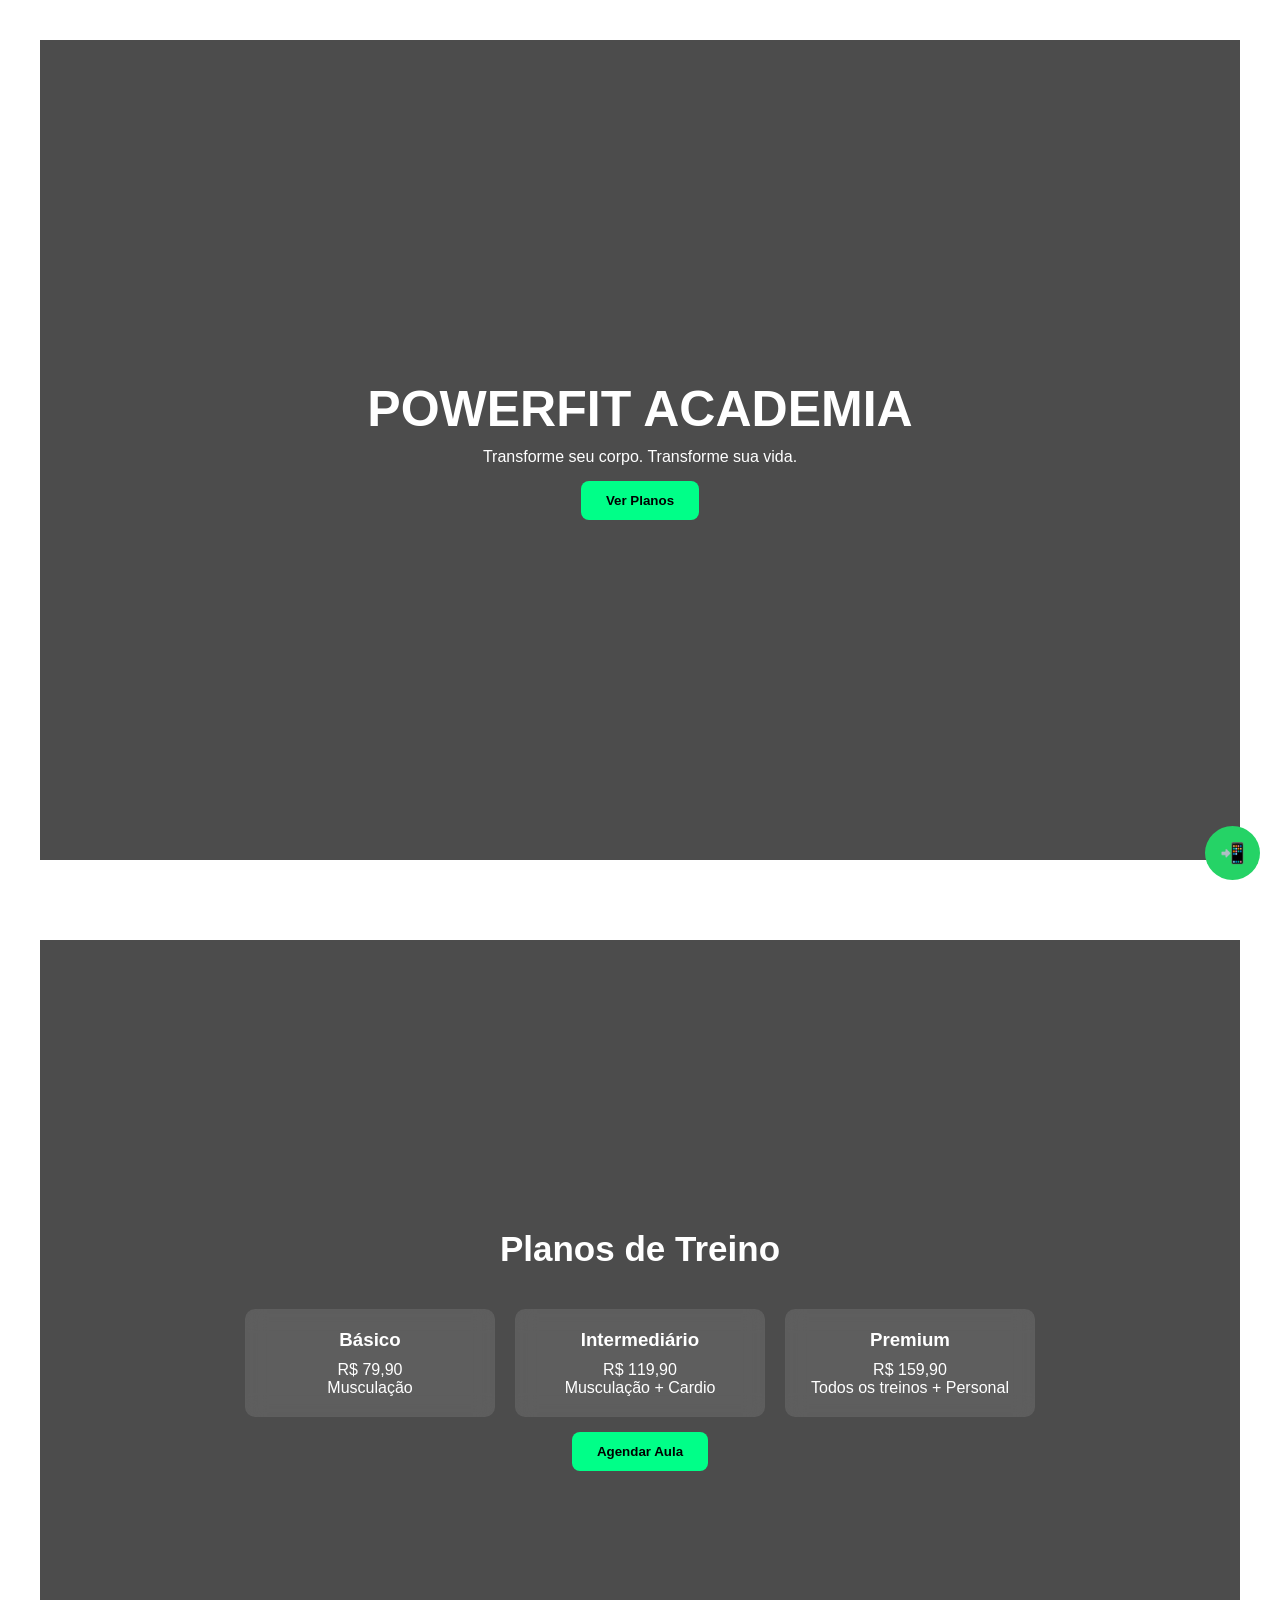
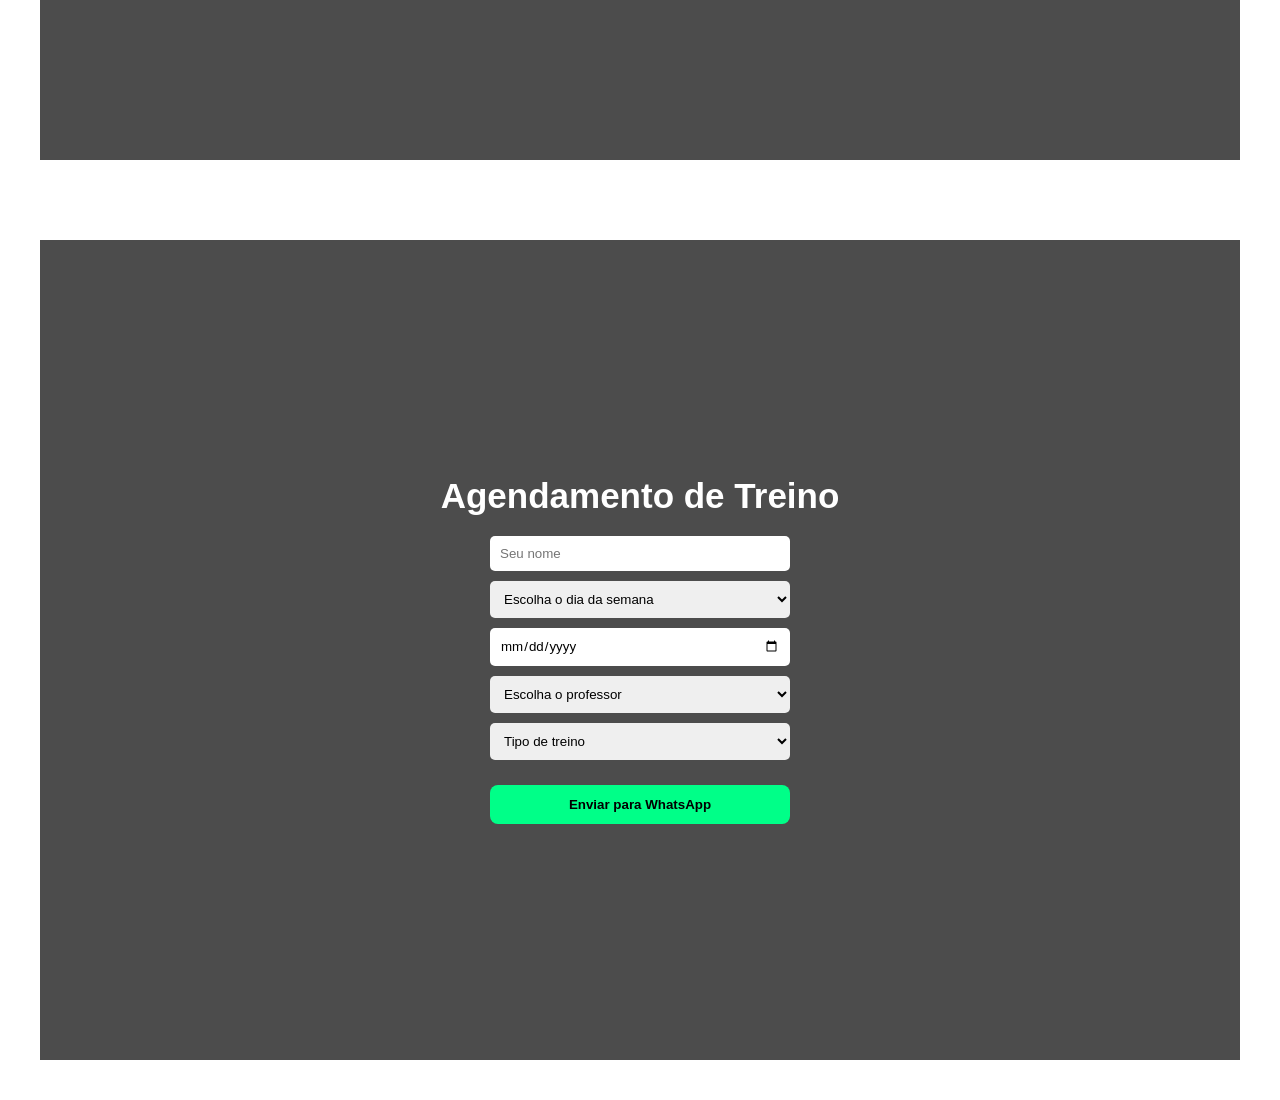
==== index.html @ b8f84aca "Initial commit" ====
<!DOCTYPE html>
<html lang="pt-br">
<head>
<meta charset="UTF-8">
<meta name="viewport" content="width=device-width, initial-scale=1.0">
<title>Academia PowerFit</title>

<style>
*{
margin:0;
padding:0;
box-sizing:border-box;
font-family:Arial, Helvetica, sans-serif;
scroll-behavior:smooth;
}

body{
color:white;
}

/* SEÇÕES */
section{
height:100vh;
display:flex;
justify-content:center;
align-items:center;
text-align:center;
padding:40px;
}

/* FUNDO */
#home{
background:url("https://images.unsplash.com/photo-1534438327276-14e5300c3a48?auto=format&fit=crop&w=1600&q=80") center/cover no-repeat;
}
#planos{
background:url("https://images.unsplash.com/photo-1517963879433-6ad2b056d712?auto=format&fit=crop&w=1600&q=80") center/cover no-repeat;
}
#agendamento{
background:url("https://images.unsplash.com/photo-1554284126-aa88f22d8b74?auto=format&fit=crop&w=1600&q=80") center/cover no-repeat;
}

.overlay{
background:rgba(0,0,0,0.7);
width:100%;
height:100%;
display:flex;
flex-direction:column;
justify-content:center;
align-items:center;
padding:30px;
}

/* TÍTULOS */
h1{
font-size:50px;
margin-bottom:10px;
}
h2{
font-size:35px;
margin-bottom:20px;
}

/* BOTÕES */
.btn{
padding:12px 25px;
background:#00ff88;
border:none;
color:black;
font-weight:bold;
cursor:pointer;
margin-top:15px;
border-radius:8px;
transition:0.3s;
}
.btn:hover{
background:#00cc6a;
}

/* PLANOS */
.cards{
display:flex;
gap:20px;
flex-wrap:wrap;
justify-content:center;
margin-top:20px;
}

.card{
background:rgba(255,255,255,0.1);
padding:20px;
border-radius:10px;
width:250px;
backdrop-filter:blur(10px);
}

.card h3{
margin-bottom:10px;
}

/* FORM */
form{
display:flex;
flex-direction:column;
gap:10px;
width:300px;
}

input, select{
padding:10px;
border:none;
border-radius:5px;
}

/* WHATSAPP FLOAT */
.whatsapp{
position:fixed;
bottom:20px;
right:20px;
background:#25D366;
padding:15px;
border-radius:50%;
font-size:20px;
text-decoration:none;
color:white;
}
</style>
</head>

<body>

<!-- 1ª SEÇÃO -->
<section id="home">
<div class="overlay">
<h1>POWERFIT ACADEMIA</h1>
<p>Transforme seu corpo. Transforme sua vida.</p>
<a href="#planos"><button class="btn">Ver Planos</button></a>
</div>
</section>

<!-- 2ª SEÇÃO -->
<section id="planos">
<div class="overlay">
<h2>Planos de Treino</h2>

<div class="cards">
<div class="card">
<h3>Básico</h3>
<p>R$ 79,90</p>
<p>Musculação</p>
</div>

<div class="card">
<h3>Intermediário</h3>
<p>R$ 119,90</p>
<p>Musculação + Cardio</p>
</div>

<div class="card">
<h3>Premium</h3>
<p>R$ 159,90</p>
<p>Todos os treinos + Personal</p>
</div>
</div>

<a href="#agendamento"><button class="btn">Agendar Aula</button></a>
</div>
</section>

<!-- 3ª SEÇÃO -->
<section id="agendamento">
<div class="overlay">
<h2>Agendamento de Treino</h2>

<form id="form">

<input type="text" id="nome" placeholder="Seu nome" required>

<select id="dia">
<option>Escolha o dia da semana</option>
<option>Segunda</option>
<option>Terça</option>
<option>Quarta</option>
<option>Quinta</option>
<option>Sexta</option>
<option>Sábado</option>
</select>

<input type="date" id="data" required>

<select id="professor">
<option>Escolha o professor</option>
<option>João</option>
<option>Marcos</option>
<option>Lucas</option>
</select>

<select id="treino">
<option>Tipo de treino</option>
<option>Musculação</option>
<option>Funcional</option>
<option>Cardio</option>
<option>Cross Training</option>
</select>

<button type="submit" class="btn">Enviar para WhatsApp</button>

</form>
</div>
</section>

<!-- BOTÃO WHATSAPP -->
<a class="whatsapp" href="#" id="zap">📲</a>

<script>
document.getElementById("form").addEventListener("submit", function(e){
e.preventDefault();

let nome = document.getElementById("nome").value;
let dia = document.getElementById("dia").value;
let data = document.getElementById("data").value;
let professor = document.getElementById("professor").value;
let treino = document.getElementById("treino").value;

/* TROQUE O NÚMERO ABAIXO PELO DA SUA ACADEMIA */
let telefone = "5511999999999";

let msg =
`Olá! Novo agendamento:%0A
Nome: ${nome}%0A
Dia: ${dia}%0A
Data: ${data}%0A
Professor: ${professor}%0A
Treino: ${treino}`;

let url = `https://wa.me/${telefone}?text=${msg}`;

window.open(url, "_blank");
});
</script>

</body>
</html>
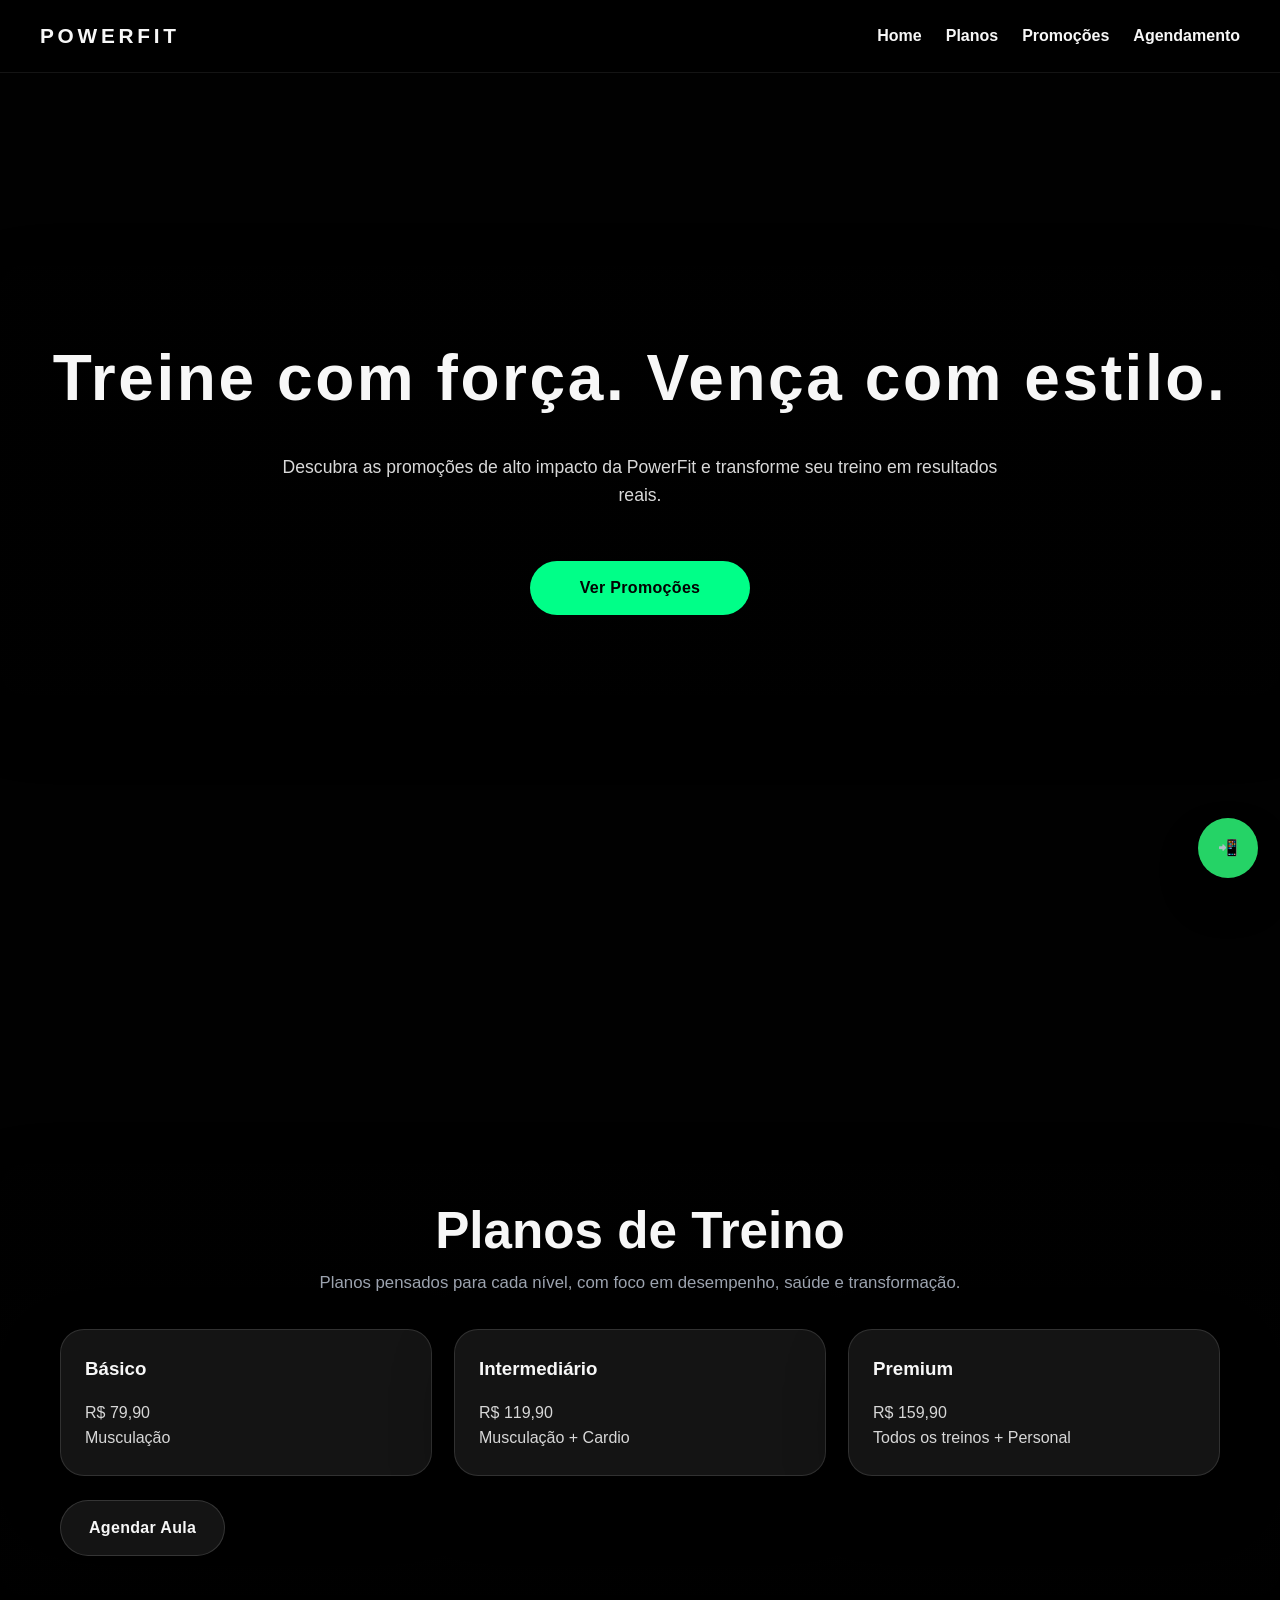
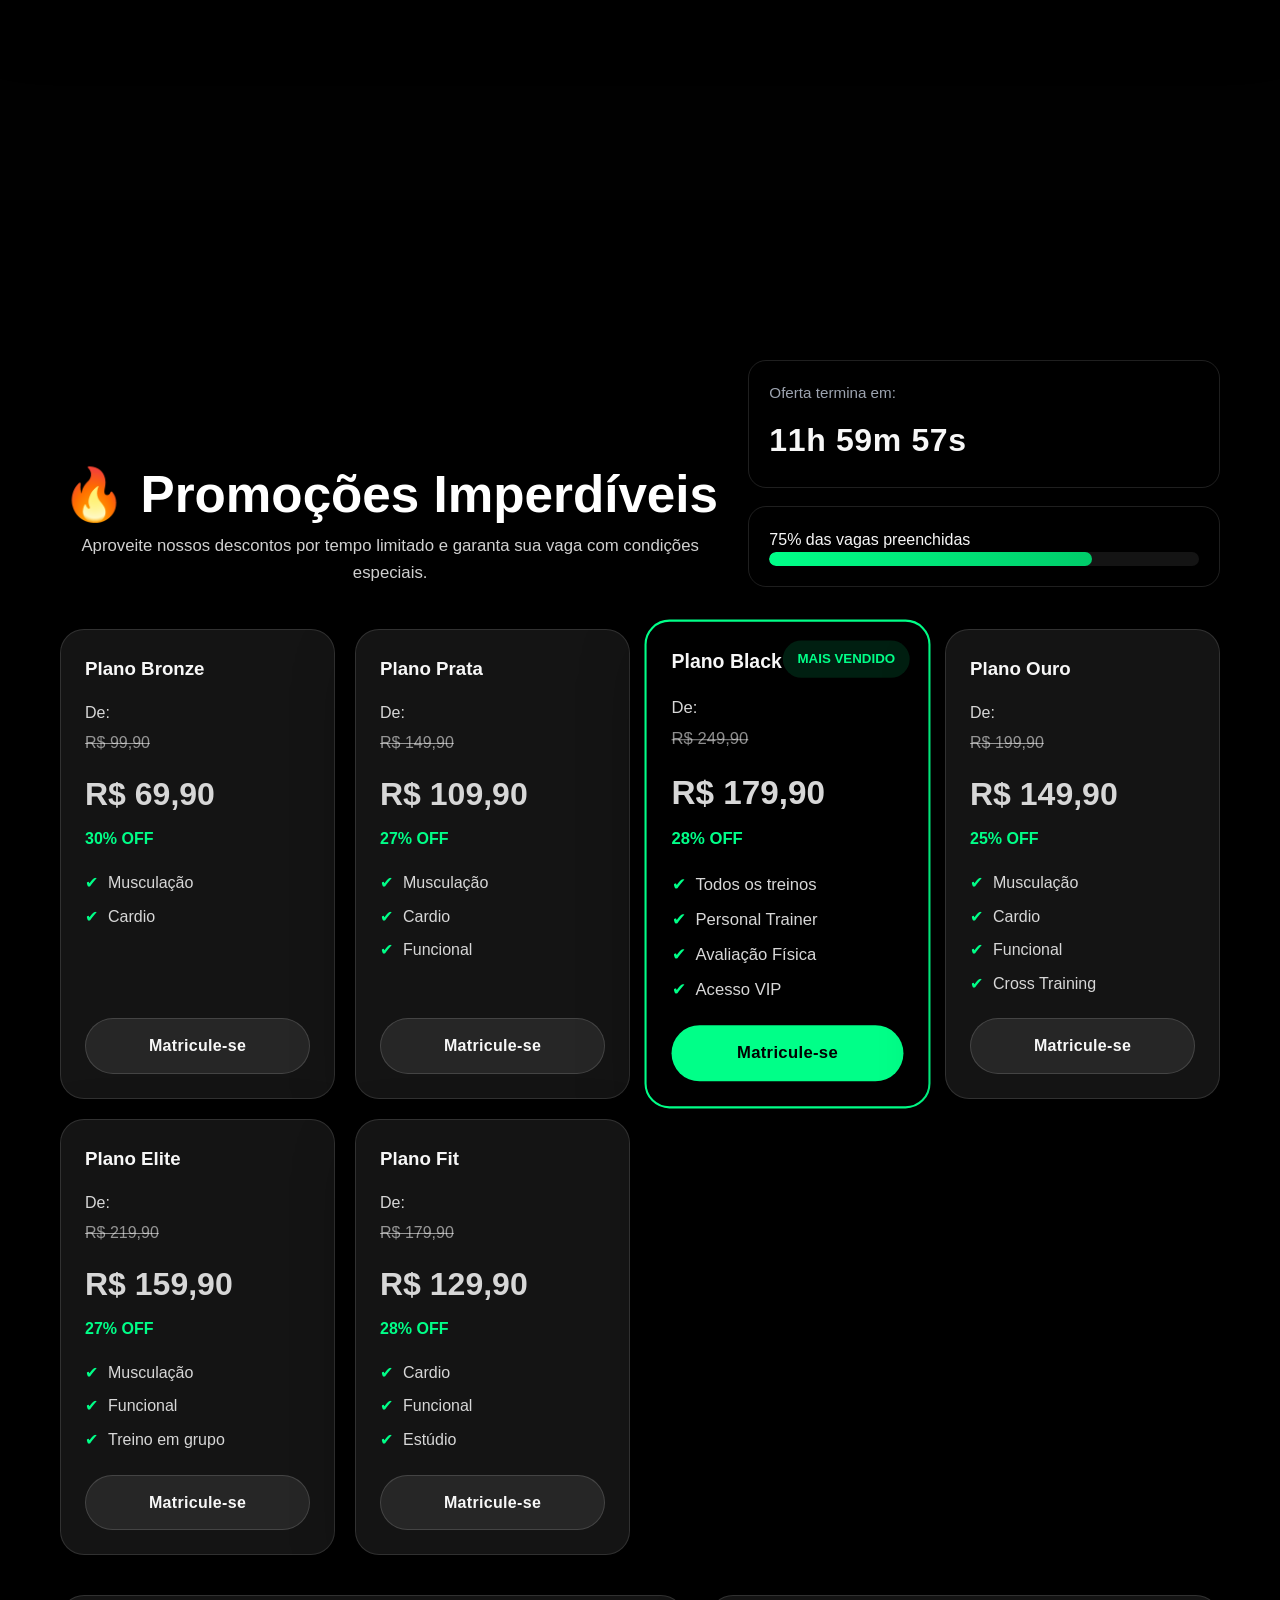
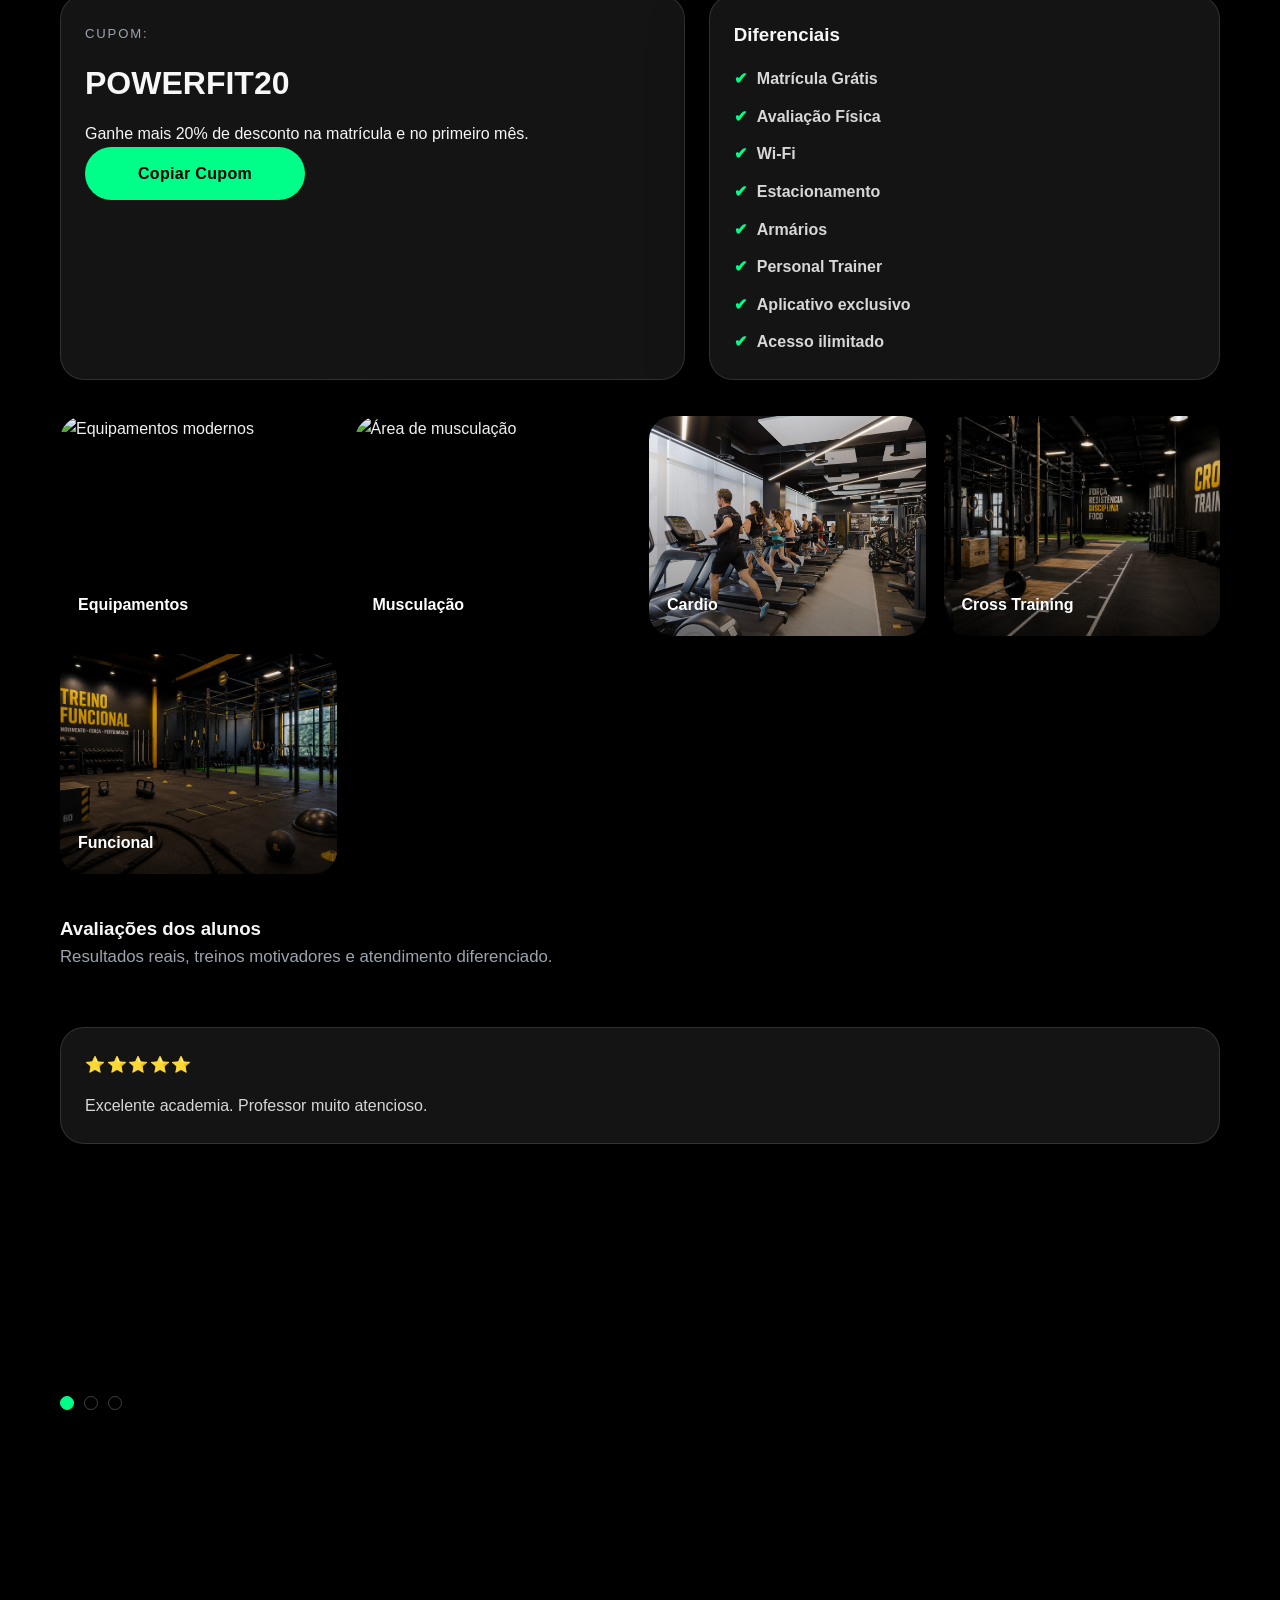
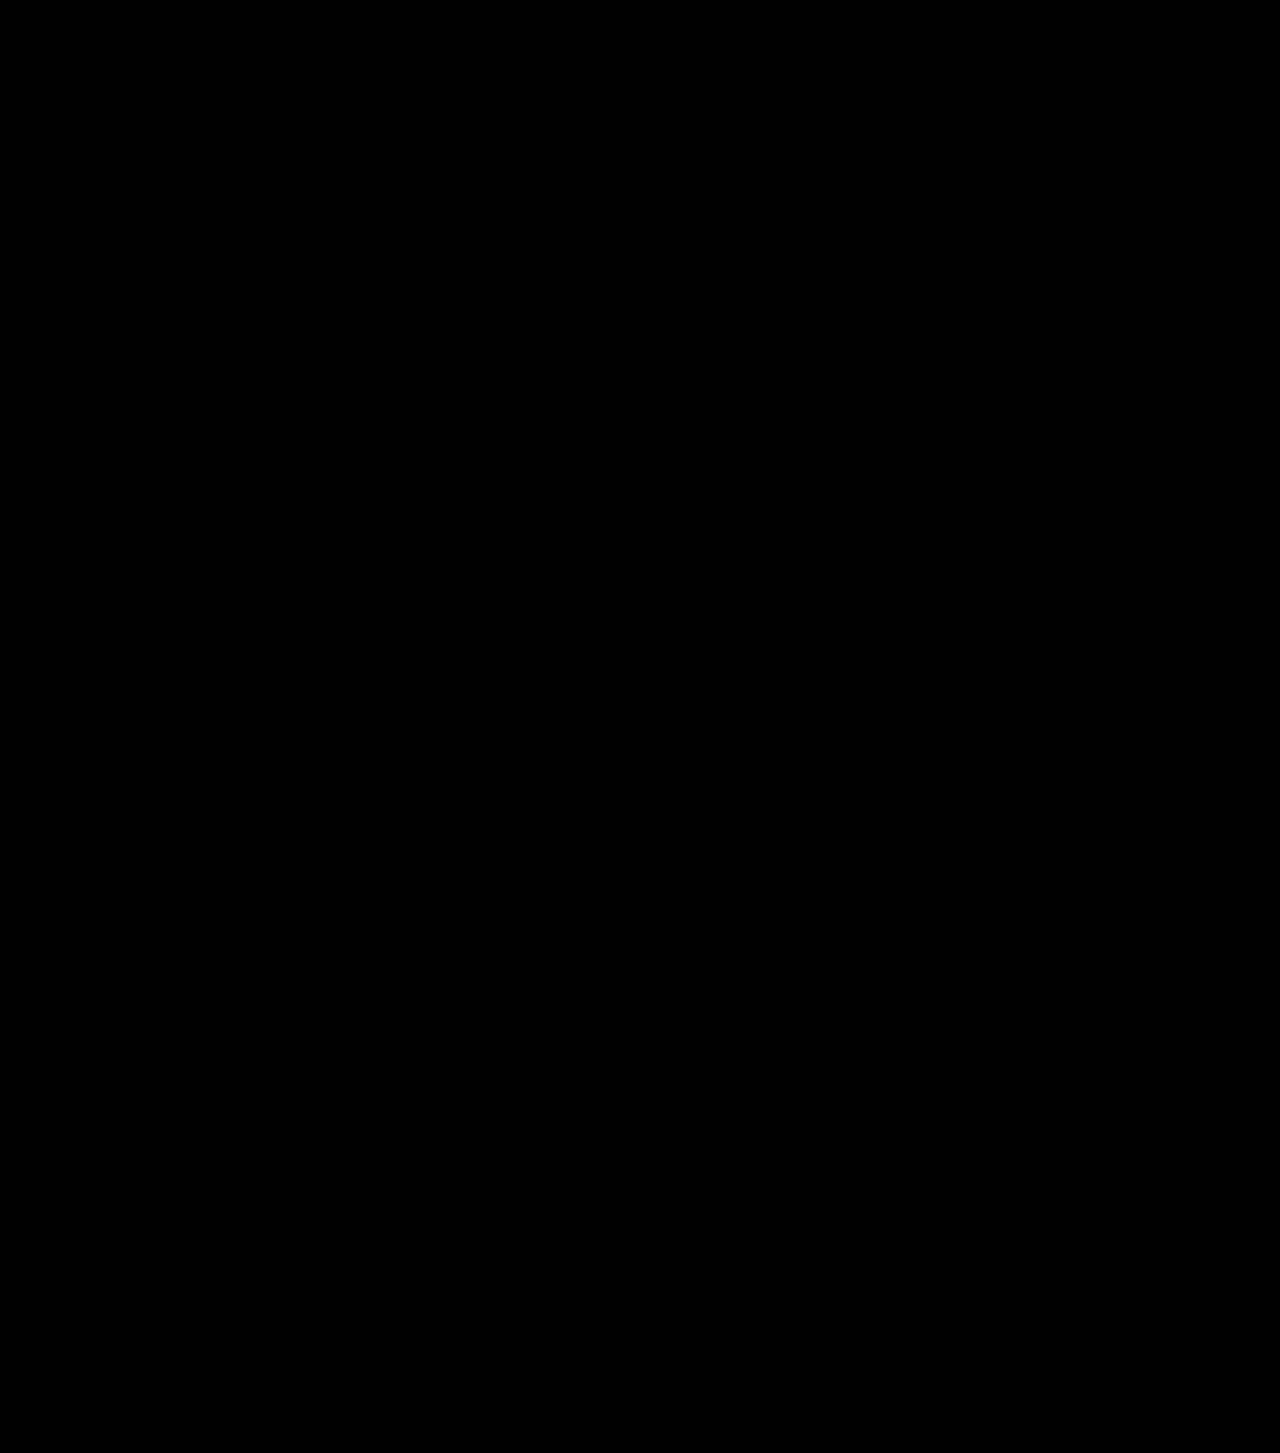
==== commit ea81639f: "Final" ====
--- a/index.html
+++ b/index.html
@@ -1,242 +1,333 @@
 <!DOCTYPE html>
 <html lang="pt-br">
 <head>
-<meta charset="UTF-8">
-<meta name="viewport" content="width=device-width, initial-scale=1.0">
-<title>Academia PowerFit</title>
-
-<style>
-*{
-margin:0;
-padding:0;
-box-sizing:border-box;
-font-family:Arial, Helvetica, sans-serif;
-scroll-behavior:smooth;
-}
-
-body{
-color:white;
-}
-
-/* SEÇÕES */
-section{
-height:100vh;
-display:flex;
-justify-content:center;
-align-items:center;
-text-align:center;
-padding:40px;
-}
-
-/* FUNDO */
-#home{
-background:url("https://images.unsplash.com/photo-1534438327276-14e5300c3a48?auto=format&fit=crop&w=1600&q=80") center/cover no-repeat;
-}
-#planos{
-background:url("https://images.unsplash.com/photo-1517963879433-6ad2b056d712?auto=format&fit=crop&w=1600&q=80") center/cover no-repeat;
-}
-#agendamento{
-background:url("https://images.unsplash.com/photo-1554284126-aa88f22d8b74?auto=format&fit=crop&w=1600&q=80") center/cover no-repeat;
-}
-
-.overlay{
-background:rgba(0,0,0,0.7);
-width:100%;
-height:100%;
-display:flex;
-flex-direction:column;
-justify-content:center;
-align-items:center;
-padding:30px;
-}
-
-/* TÍTULOS */
-h1{
-font-size:50px;
-margin-bottom:10px;
-}
-h2{
-font-size:35px;
-margin-bottom:20px;
-}
-
-/* BOTÕES */
-.btn{
-padding:12px 25px;
-background:#00ff88;
-border:none;
-color:black;
-font-weight:bold;
-cursor:pointer;
-margin-top:15px;
-border-radius:8px;
-transition:0.3s;
-}
-.btn:hover{
-background:#00cc6a;
-}
-
-/* PLANOS */
-.cards{
-display:flex;
-gap:20px;
-flex-wrap:wrap;
-justify-content:center;
-margin-top:20px;
-}
-
-.card{
-background:rgba(255,255,255,0.1);
-padding:20px;
-border-radius:10px;
-width:250px;
-backdrop-filter:blur(10px);
-}
-
-.card h3{
-margin-bottom:10px;
-}
-
-/* FORM */
-form{
-display:flex;
-flex-direction:column;
-gap:10px;
-width:300px;
-}
-
-input, select{
-padding:10px;
-border:none;
-border-radius:5px;
-}
-
-/* WHATSAPP FLOAT */
-.whatsapp{
-position:fixed;
-bottom:20px;
-right:20px;
-background:#25D366;
-padding:15px;
-border-radius:50%;
-font-size:20px;
-text-decoration:none;
-color:white;
-}
-</style>
+  <meta charset="UTF-8" />
+  <meta name="viewport" content="width=device-width, initial-scale=1.0" />
+  <title>Academia PowerFit</title>
+  <link rel="stylesheet" href="style.css" />
 </head>
 
 <body>
-
-<!-- 1ª SEÇÃO -->
-<section id="home">
-<div class="overlay">
-<h1>POWERFIT ACADEMIA</h1>
-<p>Transforme seu corpo. Transforme sua vida.</p>
-<a href="#planos"><button class="btn">Ver Planos</button></a>
-</div>
-</section>
-
-<!-- 2ª SEÇÃO -->
-<section id="planos">
-<div class="overlay">
-<h2>Planos de Treino</h2>
-
-<div class="cards">
-<div class="card">
-<h3>Básico</h3>
-<p>R$ 79,90</p>
-<p>Musculação</p>
-</div>
-
-<div class="card">
-<h3>Intermediário</h3>
-<p>R$ 119,90</p>
-<p>Musculação + Cardio</p>
-</div>
-
-<div class="card">
-<h3>Premium</h3>
-<p>R$ 159,90</p>
-<p>Todos os treinos + Personal</p>
-</div>
-</div>
-
-<a href="#agendamento"><button class="btn">Agendar Aula</button></a>
-</div>
-</section>
-
-<!-- 3ª SEÇÃO -->
-<section id="agendamento">
-<div class="overlay">
-<h2>Agendamento de Treino</h2>
-
-<form id="form">
-
-<input type="text" id="nome" placeholder="Seu nome" required>
-
-<select id="dia">
-<option>Escolha o dia da semana</option>
-<option>Segunda</option>
-<option>Terça</option>
-<option>Quarta</option>
-<option>Quinta</option>
-<option>Sexta</option>
-<option>Sábado</option>
-</select>
-
-<input type="date" id="data" required>
-
-<select id="professor">
-<option>Escolha o professor</option>
-<option>João</option>
-<option>Marcos</option>
-<option>Lucas</option>
-</select>
-
-<select id="treino">
-<option>Tipo de treino</option>
-<option>Musculação</option>
-<option>Funcional</option>
-<option>Cardio</option>
-<option>Cross Training</option>
-</select>
-
-<button type="submit" class="btn">Enviar para WhatsApp</button>
-
-</form>
-</div>
-</section>
-
-<!-- BOTÃO WHATSAPP -->
-<a class="whatsapp" href="#" id="zap">📲</a>
-
-<script>
-document.getElementById("form").addEventListener("submit", function(e){
-e.preventDefault();
-
-let nome = document.getElementById("nome").value;
-let dia = document.getElementById("dia").value;
-let data = document.getElementById("data").value;
-let professor = document.getElementById("professor").value;
-let treino = document.getElementById("treino").value;
-
-/* TROQUE O NÚMERO ABAIXO PELO DA SUA ACADEMIA */
-let telefone = "5511999999999";
-
-let msg =
-`Olá! Novo agendamento:%0A
-Nome: ${nome}%0A
-Dia: ${dia}%0A
-Data: ${data}%0A
-Professor: ${professor}%0A
-Treino: ${treino}`;
-
-let url = `https://wa.me/${telefone}?text=${msg}`;
-
-window.open(url, "_blank");
-});
-</script>
-
+  <header class="site-header">
+    <div class="header-wrap main-container">
+      <a class="brand" href="#home">POWERFIT</a>
+      <nav class="main-nav">
+        <a href="#home">Home</a>
+        <a href="#planos">Planos</a>
+        <a href="#promocoes">Promoções</a>
+        <a href="#agendamento">Agendamento</a>
+      </nav>
+    </div>
+  </header>
+
+  <main>
+    <section id="home">
+      <div class="overlay reveal">
+        <div class="section-inner">
+          <h1 class="section-title">Treine com força. Vença com estilo.</h1>
+          <p class="section-subtitle">
+            Descubra as promoções de alto impacto da PowerFit e transforme seu treino em resultados reais.
+          </p>
+          <a href="#promocoes" class="btn btn-large">Ver Promoções</a>
+        </div>
+      </div>
+    </section>
+
+    <section id="planos">
+      <div class="overlay reveal">
+        <div class="section-inner">
+          <h2 class="section-title">Planos de Treino</h2>
+          <p class="section-subtitle">
+            Planos pensados para cada nível, com foco em desempenho, saúde e transformação.
+          </p>
+          <div class="cards">
+            <div class="card">
+              <h3>Básico</h3>
+              <p>R$ 79,90</p>
+              <p>Musculação</p>
+            </div>
+            <div class="card">
+              <h3>Intermediário</h3>
+              <p>R$ 119,90</p>
+              <p>Musculação + Cardio</p>
+            </div>
+            <div class="card">
+              <h3>Premium</h3>
+              <p>R$ 159,90</p>
+              <p>Todos os treinos + Personal</p>
+            </div>
+          </div>
+          <div class="section-actions">
+            <a href="#agendamento" class="btn btn-secondary">Agendar Aula</a>
+          </div>
+        </div>
+      </div>
+    </section>
+
+    <section id="promocoes" class="promotions">
+      <div class="overlay">
+        <div class="section-inner">
+          <header class="promotions-header reveal">
+            <div class="promo-header-copy">
+              <h2 class="section-title">🔥 Promoções Imperdíveis</h2>
+              <p class="section-subtitle">
+                Aproveite nossos descontos por tempo limitado e garanta sua vaga com condições especiais.
+              </p>
+            </div>
+            <div class="promo-meta">
+              <div class="countdown-card">
+                <span>Oferta termina em:</span>
+                <strong class="countdown-value" id="countdown">12h 35m 18s</strong>
+              </div>
+              <div class="sale-progress">
+                <span id="progressPercent">75% das vagas preenchidas</span>
+                <div class="progress-bar">
+                  <div class="progress-fill"></div>
+                </div>
+              </div>
+            </div>
+          </header>
+
+          <div class="promo-grid reveal">
+            <article class="promo-card">
+              <h3>Plano Bronze</h3>
+              <span>De:</span>
+              <p class="price-old">R$ 99,90</p>
+              <p class="price-new">R$ 69,90</p>
+              <p class="discount">30% OFF</p>
+              <ul>
+                <li>Musculação</li>
+                <li>Cardio</li>
+              </ul>
+              <button class="btn btn-secondary promo-cta" data-plan="Plano Bronze">Matricule-se</button>
+            </article>
+            <article class="promo-card">
+              <h3>Plano Prata</h3>
+              <span>De:</span>
+              <p class="price-old">R$ 149,90</p>
+              <p class="price-new">R$ 109,90</p>
+              <p class="discount">27% OFF</p>
+              <ul>
+                <li>Musculação</li>
+                <li>Cardio</li>
+                <li>Funcional</li>
+              </ul>
+              <button class="btn btn-secondary promo-cta" data-plan="Plano Prata">Matricule-se</button>
+            </article>
+            <article class="promo-card best">
+              <h3>Plano Black</h3>
+              <span>De:</span>
+              <p class="price-old">R$ 249,90</p>
+              <p class="price-new">R$ 179,90</p>
+              <p class="discount">28% OFF</p>
+              <ul>
+                <li>Todos os treinos</li>
+                <li>Personal Trainer</li>
+                <li>Avaliação Física</li>
+                <li>Acesso VIP</li>
+              </ul>
+              <button class="btn promo-cta" data-plan="Plano Black">Matricule-se</button>
+            </article>
+            <article class="promo-card">
+              <h3>Plano Ouro</h3>
+              <span>De:</span>
+              <p class="price-old">R$ 199,90</p>
+              <p class="price-new">R$ 149,90</p>
+              <p class="discount">25% OFF</p>
+              <ul>
+                <li>Musculação</li>
+                <li>Cardio</li>
+                <li>Funcional</li>
+                <li>Cross Training</li>
+              </ul>
+              <button class="btn btn-secondary promo-cta" data-plan="Plano Ouro">Matricule-se</button>
+            </article>
+            <article class="promo-card">
+              <h3>Plano Elite</h3>
+              <span>De:</span>
+              <p class="price-old">R$ 219,90</p>
+              <p class="price-new">R$ 159,90</p>
+              <p class="discount">27% OFF</p>
+              <ul>
+                <li>Musculação</li>
+                <li>Funcional</li>
+                <li>Treino em grupo</li>
+              </ul>
+              <button class="btn btn-secondary promo-cta" data-plan="Plano Elite">Matricule-se</button>
+            </article>
+            <article class="promo-card">
+              <h3>Plano Fit</h3>
+              <span>De:</span>
+              <p class="price-old">R$ 179,90</p>
+              <p class="price-new">R$ 129,90</p>
+              <p class="discount">28% OFF</p>
+              <ul>
+                <li>Cardio</li>
+                <li>Funcional</li>
+                <li>Estúdio</li>
+              </ul>
+              <button class="btn btn-secondary promo-cta" data-plan="Plano Fit">Matricule-se</button>
+            </article>
+          </div>
+
+          <div class="promo-extra reveal">
+            <div class="coupon-card">
+              <span class="coupon-label">Cupom:</span>
+              <h3 id="couponCode">POWERFIT20</h3>
+              <p>Ganhe mais 20% de desconto na matrícula e no primeiro mês.</p>
+              <button id="copyCouponBtn" class="btn btn-large">Copiar Cupom</button>
+            </div>
+            <div class="benefits-card">
+              <h3>Diferenciais</h3>
+              <ul>
+                <li>Matrícula Grátis</li>
+                <li>Avaliação Física</li>
+                <li>Wi-Fi</li>
+                <li>Estacionamento</li>
+                <li>Armários</li>
+                <li>Personal Trainer</li>
+                <li>Aplicativo exclusivo</li>
+                <li>Acesso ilimitado</li>
+              </ul>
+            </div>
+          </div>
+
+          <div class="gallery-grid reveal">
+            <article class="gallery-item">
+              <img src="https://images.unsplash.com/photo-1517836357463-d25dfeac3438?auto=format&fit=crop&w=800&q=80" alt="Equipamentos modernos" />
+              <span class="gallery-label">Equipamentos</span>
+            </article>
+            <article class="gallery-item">
+              <img src="https://images.unsplash.com/photo-1517649763962-0c623066013b?auto=format&fit=crop&w=800&q=80" alt="Área de musculação" />
+              <span class="gallery-label">Musculação</span>
+            </article>
+            <article class="gallery-item">
+              <img src="img/cardio.jpg" alt="Área de cardio" />
+              <span class="gallery-label">Cardio</span>
+            </article>
+            <article class="gallery-item">
+              <img src="img/Cross Training.png" alt="Cross training" />
+              <span class="gallery-label">Cross Training</span>
+            </article>
+            <article class="gallery-item">
+              <img src="img/Funcional.png" alt="Funcional" />
+              <span class="gallery-label">Funcional</span>
+            </article>
+           
+          </div>
+
+          <div class="testimonials reveal">
+            <div class="testimonials-header">
+              <div>
+                <h3>Avaliações dos alunos</h3>
+                <p class="section-subtitle">
+                  Resultados reais, treinos motivadores e atendimento diferenciado.
+                </p>
+              </div>
+            </div>
+            <div class="testimonial-wrapper">
+              <article class="testimonial active">
+                <span class="testimonial-stars">⭐⭐⭐⭐⭐</span>
+                <p>Excelente academia. Professor muito atencioso.</p>
+              </article>
+              <article class="testimonial">
+                <span class="testimonial-stars">⭐⭐⭐⭐⭐</span>
+                <p>Equipamentos novos e ambiente motivador.</p>
+              </article>
+              <article class="testimonial">
+                <span class="testimonial-stars">⭐⭐⭐⭐⭐</span>
+                <p>Melhor custo-benefício da cidade.</p>
+              </article>
+            </div>
+            <div class="carousel-dots">
+              <button class="active" type="button"></button>
+              <button type="button"></button>
+              <button type="button"></button>
+            </div>
+          </div>
+
+          <div class="faq-grid reveal">
+            <article class="faq-item">
+              <button class="faq-button" type="button">Quanto tempo dura a promoção?</button>
+              <div class="faq-content">
+                <p>As ofertas são válidas por tempo limitado e podem ser encerradas a qualquer momento.</p>
+              </div>
+            </article>
+            <article class="faq-item">
+              <button class="faq-button" type="button">Posso cancelar quando quiser?</button>
+              <div class="faq-content">
+                <p>Sim, temos opções flexíveis de cancelamento de acordo com o plano escolhido.</p>
+              </div>
+            </article>
+            <article class="faq-item">
+              <button class="faq-button" type="button">A matrícula é gratuita?</button>
+              <div class="faq-content">
+                <p>Sim, a matrícula é gratuita para todos os planos promocionais.</p>
+              </div>
+            </article>
+            <article class="faq-item">
+              <button class="faq-button" type="button">Quais formas de pagamento?</button>
+              <div class="faq-content">
+                <p>Aceitamos cartão de crédito, débito, PIX e pagamento à vista.</p>
+              </div>
+            </article>
+          </div>
+
+          <div class="promo-actions reveal">
+            <button id="promoWhatsApp" class="btn btn-large">Quero essa promoção</button>
+          </div>
+        </div>
+      </div>
+    </section>
+
+    <section id="agendamento">
+      <div class="overlay reveal">
+        <div class="section-inner">
+          <h2 class="section-title">Agendamento de Treino</h2>
+          <p class="section-subtitle">
+            Escolha o melhor horário e garanta seu atendimento com nossos treinadores especializados.
+          </p>
+          <form id="form">
+            <input type="text" id="nome" placeholder="Seu nome" required />
+            <select id="dia" required>
+              <option value="">Escolha o dia da semana</option>
+              <option>Segunda</option>
+              <option>Terça</option>
+              <option>Quarta</option>
+              <option>Quinta</option>
+              <option>Sexta</option>
+              <option>Sábado</option>
+            </select>
+            <input type="date" id="data" required />
+            <select id="professor" required>
+              <option value="">Escolha o professor</option>
+              <option>João</option>
+              <option>Marcos</option>
+              <option>Lucas</option>
+            </select>
+            <select id="treino" required>
+              <option value="">Tipo de treino</option>
+              <option>Musculação</option>
+              <option>Funcional</option>
+              <option>Cardio</option>
+              <option>Cross Training</option>
+            </select>
+            <button type="submit" class="btn btn-large">Enviar para WhatsApp</button>
+          </form>
+        </div>
+      </div>
+    </section>
+  </main>
+
+  <a
+    class="whatsapp-action"
+    href="https://wa.me/5511999999999?text=Ol%C3%A1!%0A%0ATenho%20interesse%20na%20promo%C3%A7%C3%A3o%20do%20Plano%20Black.%0A%0AGostaria%20de%20mais%20informa%C3%A7%C3%B5es."
+    target="_blank"
+    rel="noreferrer"
+    aria-label="WhatsApp"
+    >📲</a
+  >
+
+  <script src="script.js"></script>
 </body>
 </html>
--- a/style.css
+++ b/style.css
@@ -0,0 +1,732 @@
+/* ---------- Global ---------- */
+:root {
+  --bg: #020202;
+  --surface: rgba(10, 10, 10, 0.88);
+  --surface-soft: rgba(15, 15, 15, 0.95);
+  --text: #f7f7f7;
+  --accent: #00ff88;
+  --accent-dark: #00cc6a;
+  --muted: #9ca3af;
+  --border: rgba(255, 255, 255, 0.12);
+  --shadow: 0 24px 60px rgba(0, 0, 0, 0.35);
+}
+
+* {
+  margin: 0;
+  padding: 0;
+  box-sizing: border-box;
+}
+
+html {
+  scroll-behavior: smooth;
+}
+
+body {
+  font-family: "Segoe UI", Arial, Helvetica, sans-serif;
+  background: var(--bg);
+  color: var(--text);
+  line-height: 1.6;
+}
+
+img {
+  display: block;
+  max-width: 100%;
+}
+
+button,
+a {
+  font: inherit;
+}
+
+button {
+  cursor: pointer;
+}
+
+.main-container {
+  width: min(1200px, calc(100% - 32px));
+  margin: 0 auto;
+}
+
+/* ---------- Header ---------- */
+.site-header {
+  position: fixed;
+  top: 0;
+  left: 0;
+  width: 100%;
+  z-index: 50;
+  background: rgba(0, 0, 0, 0.66);
+  backdrop-filter: blur(16px);
+  border-bottom: 1px solid rgba(255, 255, 255, 0.08);
+}
+
+.header-wrap {
+  display: flex;
+  align-items: center;
+  justify-content: space-between;
+  height: 72px;
+  width: min(1200px, calc(100% - 32px));
+  margin: 0 auto;
+}
+
+.brand {
+  color: var(--text);
+  font-size: 1.3rem;
+  letter-spacing: 0.18em;
+  text-decoration: none;
+  font-weight: 700;
+}
+
+.main-nav {
+  display: flex;
+  gap: 24px;
+}
+
+.main-nav a {
+  color: var(--text);
+  text-decoration: none;
+  font-weight: 600;
+  transition: color 0.25s ease;
+}
+
+.main-nav a:hover,
+.main-nav a:focus {
+  color: var(--accent);
+}
+
+.nav-toggle {
+  display: none;
+  background: transparent;
+  border: none;
+  color: var(--text);
+  font-size: 1.5rem;
+}
+
+/* ---------- Sections ---------- */
+section {
+  min-height: 100vh;
+  display: flex;
+  align-items: center;
+  padding: 120px 0 60px;
+}
+
+.section-inner {
+  width: min(1200px, calc(100% - 40px));
+  margin: 0 auto;
+}
+
+.overlay {
+  background: linear-gradient(180deg, rgba(0, 0, 0, 0.72), rgba(0, 0, 0, 0.72));
+  width: 100%;
+  min-height: 100%;
+  border-radius: 24px;
+  box-shadow: var(--shadow);
+  padding: 40px;
+}
+
+.section-title,
+.section-subtitle {
+  text-align: center;
+}
+
+.section-title {
+  font-size: clamp(2.4rem, 4vw, 4.4rem);
+  line-height: 1.05;
+  margin-bottom: 12px;
+}
+
+.section-subtitle {
+  font-size: 1.05rem;
+  color: var(--muted);
+  max-width: 760px;
+  margin: 0 auto 32px;
+}
+
+.btn {
+  display: inline-flex;
+  align-items: center;
+  justify-content: center;
+  padding: 14px 28px;
+  background: var(--accent);
+  color: #020202;
+  border: none;
+  border-radius: 999px;
+  text-decoration: none;
+  font-weight: 700;
+  letter-spacing: 0.02em;
+  transition: background 0.25s ease, transform 0.25s ease;
+}
+
+.btn:hover,
+.btn:focus {
+  background: var(--accent-dark);
+  transform: translateY(-1px);
+}
+
+.btn-secondary {
+  background: rgba(255, 255, 255, 0.08);
+  color: var(--text);
+  border: 1px solid rgba(255, 255, 255, 0.14);
+}
+
+.btn-secondary:hover {
+  background: rgba(0, 255, 136, 0.12);
+}
+
+.btn-large {
+  min-width: 220px;
+}
+
+.fade-in {
+  opacity: 0;
+  transform: translateY(18px);
+  transition: opacity 0.75s ease, transform 0.75s ease;
+}
+
+.fade-in.reveal-visible {
+  opacity: 1;
+  transform: translateY(0);
+}
+
+/* ---------- Hero ---------- */
+#home {
+  background: linear-gradient(rgba(0, 0, 0, 0.58), rgba(0, 0, 0, 0.58)),
+    url("https://images.unsplash.com/photo-1517836357463-d25dfeac3438?auto=format&fit=crop&w=1600&q=80") center/cover no-repeat;
+}
+
+#home .overlay {
+  display: flex;
+  align-items: center;
+  justify-content: center;
+  padding: 80px 32px;
+}
+
+#home .section-inner {
+  display: flex;
+  flex-direction: column;
+  justify-content: center;
+  align-items: center;
+  gap: 24px;
+  text-align: center;
+}
+
+#home h1 {
+  font-size: clamp(3rem, 5vw, 5rem);
+  margin-bottom: 16px;
+  letter-spacing: 0.04em;
+}
+
+#home p {
+  font-size: 1.1rem;
+  color: #d9d9d9;
+  margin-bottom: 28px;
+}
+
+/* ---------- Plans ---------- */
+#planos {
+  background: linear-gradient(rgba(0, 0, 0, 0.7), rgba(0, 0, 0, 0.7)),
+    url("https://images.unsplash.com/photo-1549576490-b0b4831ef60a?auto=format&fit=crop&w=1600&q=80") center/cover no-repeat;
+}
+
+.cards {
+  display: grid;
+  grid-template-columns: repeat(auto-fit, minmax(220px, 1fr));
+  gap: 22px;
+  margin-top: 28px;
+}
+
+.card,
+.promo-card,
+.coupon-card,
+.benefits-card,
+.testimonial,
+.faq-item {
+  background: rgba(255, 255, 255, 0.08);
+  border: 1px solid rgba(255, 255, 255, 0.12);
+  border-radius: 24px;
+  padding: 24px;
+  box-shadow: var(--shadow);
+}
+
+.card h3,
+.promo-card h3,
+.coupon-card h3,
+.benefits-card h3,
+.testimonial h3 {
+  margin-bottom: 16px;
+}
+
+.card p {
+  font-size: 1rem;
+  color: #d7d7d7;
+}
+
+#planos a.btn {
+  margin-top: 24px;
+}
+
+/* ---------- Promotions ---------- */
+#promocoes {
+  background: linear-gradient(rgba(0, 0, 0, 0.78), rgba(0, 0, 0, 0.78)),
+    url("https://images.unsplash.com/photo-1517836357463-d25dfeac3438?auto=format&fit=crop&w=1600&q=80") center/cover no-repeat;
+}
+
+.promotions .section-title {
+  color: #fff;
+}
+
+.promotions-header {
+  display: grid;
+  grid-template-columns: 1.4fr 1fr;
+  gap: 28px;
+  align-items: end;
+  margin-bottom: 42px;
+}
+
+.promo-header-copy {
+  margin: 0;
+}
+
+.promo-header-copy p {
+  color: #d0d0d0;
+  max-width: 700px;
+  margin-bottom: 0;
+}
+
+.promo-meta {
+  display: grid;
+  gap: 18px;
+}
+
+.countdown-card,
+.sale-progress {
+  padding: 20px;
+  border-radius: 18px;
+  border: 1px solid rgba(255, 255, 255, 0.12);
+}
+
+.countdown-card span,
+.progress-info span {
+  display: block;
+  color: var(--muted);
+  margin-bottom: 10px;
+  font-size: 0.95rem;
+}
+
+.countdown-value {
+  font-size: 2rem;
+  font-weight: 700;
+  letter-spacing: 0.02em;
+}
+
+.progress-bar {
+  background: rgba(255, 255, 255, 0.08);
+  border-radius: 999px;
+  height: 14px;
+  overflow: hidden;
+}
+
+.progress-fill {
+  width: 0;
+  height: 100%;
+  background: linear-gradient(90deg, #00ff88, #00cc6a);
+  border-radius: 999px;
+  transition: width 1.2s ease;
+}
+
+.promo-grid {
+  display: grid;
+  grid-template-columns: repeat(auto-fit, minmax(240px, 1fr));
+  gap: 20px;
+  margin-bottom: 40px;
+}
+
+.promo-card {
+  position: relative;
+  overflow: hidden;
+  min-height: 360px;
+  display: flex;
+  flex-direction: column;
+  justify-content: space-between;
+}
+
+.promo-card p,
+.promo-card li,
+.promo-card span {
+  color: #d7d7d7;
+}
+
+.promo-card .price-old {
+  text-decoration: line-through;
+  color: rgba(255, 255, 255, 0.55);
+  margin-top: 4px;
+}
+
+.promo-card .price-new {
+  font-size: 2rem;
+  font-weight: 800;
+  margin: 14px 0 6px;
+}
+
+.promo-card .discount {
+  color: var(--accent);
+  font-weight: 700;
+  margin-bottom: 18px;
+}
+
+.promo-card ul {
+  display: grid;
+  gap: 8px;
+  list-style: none;
+  margin-bottom: 22px;
+}
+
+.promo-card li::before {
+  content: "✔";
+  margin-right: 10px;
+  color: var(--accent);
+}
+
+.promo-card button {
+  margin-top: auto;
+}
+
+.promo-card.best {
+  border: 2px solid var(--accent);
+  transform: scale(1.04);
+  background: rgba(0, 0, 0, 0.88);
+}
+
+.promo-card.best::before {
+  content: "MAIS VENDIDO";
+  position: absolute;
+  top: 18px;
+  right: 18px;
+  padding: 8px 14px;
+  background: rgba(0, 255, 136, 0.12);
+  color: var(--accent);
+  font-size: 0.8rem;
+  font-weight: 700;
+  border-radius: 999px;
+}
+
+.promo-extra {
+  display: grid;
+  grid-template-columns: 1.1fr 0.9fr;
+  gap: 24px;
+  margin-bottom: 36px;
+}
+
+.coupon-card h3 {
+  margin: 12px 0;
+  font-size: 2rem;
+}
+
+.coupon-label {
+  display: inline-block;
+  color: var(--muted);
+  text-transform: uppercase;
+  letter-spacing: 0.14em;
+  font-size: 0.82rem;
+}
+
+.benefits-card ul {
+  display: grid;
+  gap: 12px;
+  list-style: none;
+}
+
+.benefits-card li {
+  color: #d7d7d7;
+  font-weight: 600;
+}
+
+.benefits-card li::before {
+  content: "✔";
+  color: var(--accent);
+  margin-right: 10px;
+}
+
+.promo-actions {
+  text-align: center;
+  margin-top: 20px;
+}
+
+/* ---------- Booking ---------- */
+#agendamento {
+  background: linear-gradient(rgba(0, 0, 0, 0.72), rgba(0, 0, 0, 0.72)),
+    url("https://images.unsplash.com/photo-1526401485004-3726f0d424f5?auto=format&fit=crop&w=1600&q=80") center/cover no-repeat;
+}
+
+#agendamento form {
+  display: grid;
+  gap: 16px;
+  max-width: 420px;
+  margin: 0 auto;
+}
+
+#agendamento input,
+#agendamento select {
+  padding: 16px 18px;
+  border-radius: 14px;
+  border: 1px solid rgba(255, 255, 255, 0.14);
+  background: rgba(255, 255, 255, 0.08);
+  color: var(--text);
+}
+
+#agendamento input::placeholder,
+#agendamento select {
+  color: rgba(255, 255, 255, 0.72);
+}
+
+/* ---------- Gallery ---------- */
+.gallery-grid {
+  display: grid;
+  grid-template-columns: repeat(auto-fit, minmax(220px, 1fr));
+  gap: 18px;
+  margin-top: 28px;
+}
+
+.gallery-item {
+  position: relative;
+  border-radius: 24px;
+  overflow: hidden;
+  min-height: 220px;
+  box-shadow: var(--shadow);
+}
+
+.gallery-item::before {
+  content: "";
+  position: absolute;
+  inset: 0;
+  background: linear-gradient(180deg, transparent 0%, rgba(0, 0, 0, 0.45) 100%);
+}
+
+.gallery-item img {
+  width: 100%;
+  height: 100%;
+  object-fit: cover;
+  transition: transform 0.35s ease;
+}
+
+.gallery-item:hover img,
+.gallery-item:focus-within img {
+  transform: scale(1.05);
+}
+
+.gallery-label {
+  position: absolute;
+  left: 18px;
+  bottom: 18px;
+  color: #fff;
+  font-weight: 700;
+  z-index: 2;
+}
+
+/* ---------- Testimonials ---------- */
+.testimonials {
+  margin-top: 40px;
+}
+
+.testimonials-header {
+  display: flex;
+  flex-wrap: wrap;
+  justify-content: space-between;
+  align-items: center;
+  gap: 16px;
+}
+
+.testimonial-wrapper {
+  margin-top: 24px;
+  position: relative;
+}
+
+.testimonial {
+  opacity: 0;
+  transform: translateY(20px);
+  transition: opacity 0.5s ease, transform 0.5s ease;
+}
+
+.testimonial.active {
+  opacity: 1;
+  transform: translateY(0);
+}
+
+.testimonial p {
+  margin: 16px 0 0;
+  color: #d7d7d7;
+}
+
+.testimonial-stars {
+  color: #ffd166;
+  letter-spacing: 0.1em;
+}
+
+.carousel-dots {
+  display: flex;
+  gap: 10px;
+  margin-top: 18px;
+}
+
+.carousel-dots button {
+  width: 14px;
+  height: 14px;
+  border-radius: 50%;
+  border: 1px solid rgba(255, 255, 255, 0.24);
+  background: transparent;
+}
+
+.carousel-dots button.active {
+  background: var(--accent);
+  border-color: var(--accent);
+}
+
+/* ---------- FAQ ---------- */
+.faq-grid {
+  display: grid;
+  gap: 18px;
+  margin-top: 28px;
+}
+
+.faq-item {
+  overflow: hidden;
+}
+
+.faq-button {
+  width: 100%;
+  text-align: left;
+  display: flex;
+  justify-content: space-between;
+  align-items: center;
+  background: transparent;
+  border: none;
+  color: var(--text);
+  font-size: 1rem;
+  padding: 18px 0;
+  font-weight: 600;
+}
+
+.faq-button::after {
+  content: "+";
+  font-size: 1.4rem;
+  color: var(--accent);
+  transition: transform 0.25s ease;
+}
+
+.faq-button.active::after {
+  transform: rotate(45deg);
+}
+
+.faq-content {
+  max-height: 0;
+  overflow: hidden;
+  transition: max-height 0.35s ease;
+  color: #d3d3d3;
+}
+
+.faq-content.open {
+  max-height: 220px;
+}
+
+/* ---------- WhatsApp ---------- */
+.whatsapp-action {
+  position: fixed;
+  right: 22px;
+  bottom: 22px;
+  width: 60px;
+  height: 60px;
+  border-radius: 50%;
+  background: #25d366;
+  display: grid;
+  place-items: center;
+  color: #fff;
+  text-decoration: none;
+  box-shadow: 0 22px 40px rgba(0, 0, 0, 0.32);
+  z-index: 55;
+}
+
+/* ---------- Reveal Animations ---------- */
+.reveal {
+  opacity: 0;
+  transform: translateY(32px);
+  transition: transform 0.8s ease, opacity 0.8s ease;
+}
+
+.reveal.reveal-visible {
+  opacity: 1;
+  transform: translateY(0);
+}
+
+/* ---------- Responsive ---------- */
+@media (max-width: 1024px) {
+  .promotions .promo-top,
+  .promo-extra {
+    grid-template-columns: 1fr;
+  }
+}
+
+@media (max-width: 880px) {
+  .main-nav {
+    flex-wrap: wrap;
+    justify-content: center;
+    gap: 14px;
+  }
+
+  .site-header {
+    position: relative;
+  }
+
+  .header-wrap {
+    width: min(1200px, calc(100% - 24px));
+  }
+}
+
+@media (max-width: 760px) {
+  section {
+    padding: 100px 0 40px;
+  }
+
+  .site-header {
+    background: rgba(0, 0, 0, 0.8);
+  }
+
+  .overlay {
+    padding: 28px 18px;
+  }
+
+  .sections-inner,
+  .header-wrap {
+    width: min(100%, calc(100% - 32px));
+  }
+
+  .promotions .section-title {
+    font-size: 2.4rem;
+  }
+
+  .gallery-item,
+  .card,
+  .promo-card,
+  .testimonial,
+  .faq-item {
+    border-radius: 18px;
+  }
+
+  .promo-card.best {
+    transform: none;
+  }
+}
+
+@media (max-width: 560px) {
+  .section-title {
+    font-size: 2.2rem;
+  }
+
+  .promo-grid,
+  .cards,
+  .gallery-grid {
+    grid-template-columns: 1fr;
+  }
+
+  #agendamento form {
+    width: 100%;
+  }
+}
